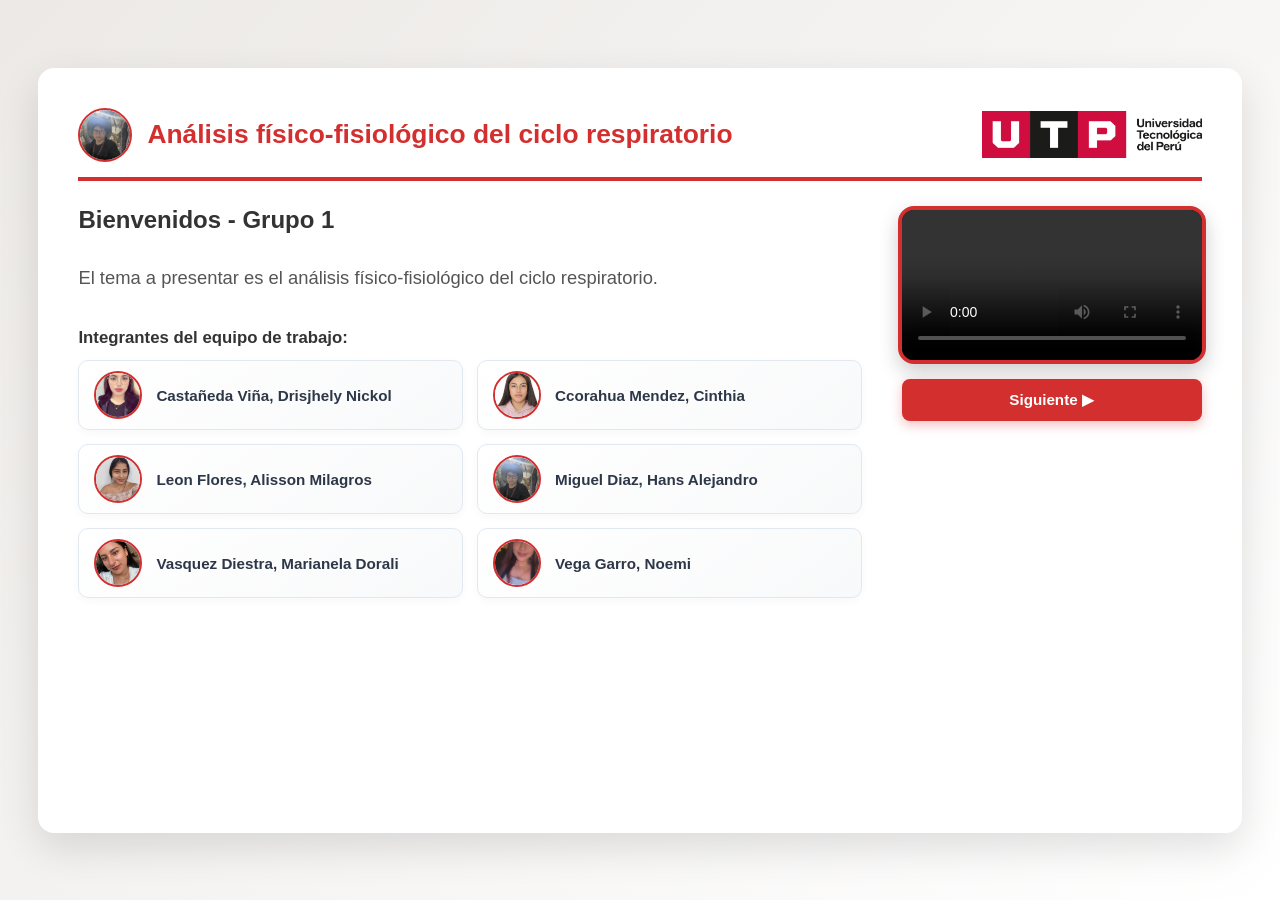
==== 01_hans.html @ 53f094e0 "Actualizacion video COMPLETO" ====
<!DOCTYPE html>
<html lang="es">
<head>
    <meta charset="UTF-8">
    <meta name="viewport" content="width=device-width, initial-scale=1.0">
    <title>Presentación 1 - Bienvenida</title>
    <!-- Conexión al archivo principal de estilos -->
    <link rel="stylesheet" href="styles.css">
</head>
<body>
    <div class="diapositiva">
        <!-- Encabezado con Logo UTP y Título -->
        <div style="display: flex; justify-content: space-between; align-items: center; border-bottom: 4px solid #d32f2f; padding-bottom: 15px; margin-bottom: 25px; flex-wrap: wrap; gap: 15px;">
            <h1 style="margin: 0; border: none; padding: 0; display: flex; align-items: center; gap: 15px; font-size: 1.65em; color: #d32f2f;">
                <img src="img/hans.jpg" alt="Hans" class="avatar-titulo">
                Análisis físico-fisiológico del ciclo respiratorio
            </h1>
            <img src="img/logo-01.png" alt="Logo UTP" style="height: 48px; object-fit: contain;">
        </div>
        
        <!-- Layout Maestro de PC (Contenido izq / Video y botones der) -->
        <div class="layout-pc-maestro">
            
            <!-- Columna Izquierda: Bienvenida e Integrantes -->
            <div class="columna-contenido-principal">
                <h2 style="color: #333; margin-top: 0; font-size: 1.5em; margin-bottom: 12px;">Bienvenidos - Grupo 1</h2>
                <p style="font-size: 1.15em; color: #555; margin-bottom: 20px; line-height: 1.5;">El tema a presentar es el análisis físico-fisiológico del ciclo respiratorio.</p>
                <p style="font-size: 1.05em; font-weight: bold; color: #333; margin-bottom: 12px;">Integrantes del equipo de trabajo:</p>
                
                <!-- Cuadrícula de integrantes -->
                <div style="display: grid; grid-template-columns: repeat(2, 1fr); gap: 14px;">
                    <div style="display: flex; align-items: center; background: linear-gradient(145deg, #ffffff, #f8f9fa); padding: 10px 15px; border-radius: 10px; border: 1px solid #e2e8f0; box-shadow: 0 3px 10px rgba(0,0,0,0.03);">
                        <img src="img/nickol.jpg" alt="Nickol" style="width: 44px; height: 44px; border-radius: 50%; object-fit: cover; margin-right: 14px; border: 2px solid #d32f2f;">
                        <span style="font-size: 0.95em; font-weight: 600; color: #2d3748;">Castañeda Viña, Drisjhely Nickol</span>
                    </div>
                    <div style="display: flex; align-items: center; background: linear-gradient(145deg, #ffffff, #f8f9fa); padding: 10px 15px; border-radius: 10px; border: 1px solid #e2e8f0; box-shadow: 0 3px 10px rgba(0,0,0,0.03);">
                        <img src="img/cinthia.jpg" alt="Cinthia" style="width: 44px; height: 44px; border-radius: 50%; object-fit: cover; margin-right: 14px; border: 2px solid #d32f2f;">
                        <span style="font-size: 0.95em; font-weight: 600; color: #2d3748;">Ccorahua Mendez, Cinthia</span>
                    </div>
                    <div style="display: flex; align-items: center; background: linear-gradient(145deg, #ffffff, #f8f9fa); padding: 10px 15px; border-radius: 10px; border: 1px solid #e2e8f0; box-shadow: 0 3px 10px rgba(0,0,0,0.03);">
                        <img src="img/alisson.jpg" alt="Alisson" style="width: 44px; height: 44px; border-radius: 50%; object-fit: cover; margin-right: 14px; border: 2px solid #d32f2f;">
                        <span style="font-size: 0.95em; font-weight: 600; color: #2d3748;">Leon Flores, Alisson Milagros</span>
                    </div>
                    <div style="display: flex; align-items: center; background: linear-gradient(145deg, #ffffff, #f8f9fa); padding: 10px 15px; border-radius: 10px; border: 1px solid #e2e8f0; box-shadow: 0 3px 10px rgba(0,0,0,0.03);">
                        <img src="img/hans.jpg" alt="Hans" style="width: 44px; height: 44px; border-radius: 50%; object-fit: cover; margin-right: 14px; border: 2px solid #d32f2f;">
                        <span style="font-size: 0.95em; font-weight: 600; color: #2d3748;">Miguel Diaz, Hans Alejandro</span>
                    </div>
                    <div style="display: flex; align-items: center; background: linear-gradient(145deg, #ffffff, #f8f9fa); padding: 10px 15px; border-radius: 10px; border: 1px solid #e2e8f0; box-shadow: 0 3px 10px rgba(0,0,0,0.03);">
                        <img src="img/marianela.jpg" alt="Marianela" style="width: 44px; height: 44px; border-radius: 50%; object-fit: cover; margin-right: 14px; border: 2px solid #d32f2f;">
                        <span style="font-size: 0.95em; font-weight: 600; color: #2d3748;">Vasquez Diestra, Marianela Dorali</span>
                    </div>
                    <div style="display: flex; align-items: center; background: linear-gradient(145deg, #ffffff, #f8f9fa); padding: 10px 15px; border-radius: 10px; border: 1px solid #e2e8f0; box-shadow: 0 3px 10px rgba(0,0,0,0.03);">
                        <img src="img/noemi.jpg" alt="Noemi" style="width: 44px; height: 44px; border-radius: 50%; object-fit: cover; margin-right: 14px; border: 2px solid #d32f2f;">
                        <span style="font-size: 0.95em; font-weight: 600; color: #2d3748;">Vega Garro, Noemi</span>
                    </div>
                </div>
            </div>

            <!-- Columna Derecha: Video Lateral y Botón Siguiente -->
            <div class="columna-video-lateral">
                <!-- Se agregó ID, se quitó 'muted' y se habilitó volumen máximo -->
                <video id="videoExpositor" class="video-expositor" autoplay controls>
                    <source src="videos/01_hans.mp4" type="video/mp4">
                </video>
                <div class="contenedor-botones">
                    <a href="02_alisson.html" class="nav-btn">Siguiente ▶</a>
                </div>
            </div>

        </div>
    </div>

    <script>
        document.addEventListener("DOMContentLoaded", function() {
            var video = document.getElementById("videoExpositor");
            
            // Configurar volumen al máximo (100%)
            video.volume = 1.0;

            // Cuando el video termine de reproducirse, pasa automáticamente a la siguiente página
            video.addEventListener("ended", function() {
                window.location.href = "02_alisson.html";
            });
        });
    </script>
</body>
</html>
---- styles.css ----
/* --- ESTILOS GLOBALES Y FONDO ANIMADO --- */
body {
    margin: 0;
    font-family: 'Segoe UI', Tahoma, Geneva, Verdana, sans-serif;
    background: linear-gradient(135deg, #ece9e6 0%, #ffffff 100%);
    display: flex;
    justify-content: center;
    align-items: center;
    min-height: 100vh;
    overflow-y: auto;
}

h1 {
    color: #d32f2f;
    margin-bottom: 10px;
    animation: fadeInDown 1s ease forwards 0.3s;
    opacity: 0;
}

/* --- ESTILOS DEL INDEX (PORTADA) --- */
.portada {
    background: rgba(255, 255, 255, 0.95);
    backdrop-filter: blur(10px);
    width: 85%;
    max-width: 900px;
    padding: 50px;
    border-radius: 16px;
    box-shadow: 0 20px 40px rgba(0,0,0,0.08);
    text-align: center;
    animation: slideUpFade 1s cubic-bezier(0.25, 0.8, 0.25, 1) forwards;
    opacity: 0;
    transform: translateY(30px);
}
.portada h2 {
    color: #666;
    font-weight: 400;
    margin-bottom: 40px;
    animation: fadeInUp 1s ease forwards 0.5s;
    opacity: 0;
}
.menu-grid {
    display: grid;
    grid-template-columns: repeat(2, 1fr);
    gap: 15px;
    margin-bottom: 40px;
    animation: fadeIn 1s ease forwards 0.7s;
    opacity: 0;
}
.btn-diapositiva {
    background-color: #fff;
    border: 2px solid #d32f2f;
    color: #d32f2f;
    padding: 15px;
    text-decoration: none;
    font-weight: bold;
    border-radius: 8px;
    transition: all 0.3s cubic-bezier(0.25, 0.8, 0.25, 1);
}
.btn-diapositiva:hover {
    background-color: #d32f2f;
    color: white;
    transform: translateY(-4px) scale(1.02);
    box-shadow: 0 8px 20px rgba(211, 47, 47, 0.2);
}
.btn-iniciar {
    background-color: #d32f2f;
    color: white;
    padding: 18px 40px;
    text-decoration: none;
    font-size: 1.2em;
    font-weight: bold;
    border-radius: 30px;
    box-shadow: 0 4px 15px rgba(211, 47, 47, 0.4);
    display: inline-block;
    transition: all 0.3s ease;
    animation: fadeIn 1s forwards 1s, pulse 2s infinite 1.5s;
    opacity: 0;
}
.btn-iniciar:hover {
    background-color: #b71c1c;
    transform: scale(1.05);
}

/* --- ESTILOS DE LAS DIAPOSITIVAS (01 al 08) --- */
.diapositiva {
    background: white;
    width: 94%;
    max-width: 1300px;
    min-height: 85vh;
    padding: 40px;
    border-radius: 16px;
    box-shadow: 0 15px 40px rgba(0,0,0,0.12);
    position: relative;
    box-sizing: border-box;
    margin: 20px auto;
}
.diapositiva h1 {
    border-bottom: 4px solid #d32f2f;
    padding-bottom: 15px;
    margin-top: 0;
}
.layout-pc-maestro {
    display: flex;
    gap: 40px;
    align-items: flex-start;
    justify-content: space-between;
    margin-top: 15px;
}
.columna-contenido-principal {
    flex: 1;
    display: flex;
    flex-direction: column;
}
.columna-video-lateral {
    width: 300px;
    display: flex;
    flex-direction: column;
    align-items: center;
    gap: 15px;
    flex-shrink: 0;
}
.contenido {
    font-size: 1.25em;
    line-height: 1.6;
    margin-top: 30px;
    width: 60%;
}
.contenido h2, .contenido p {
    animation: fadeInUp 0.8s ease forwards 0.5s;
    opacity: 0;
    transform: translateY(15px);
}

/* --- LISTAS ESTILO TARJETAS CON ENTRADA EN CASCADA --- */
.contenido ul {
    list-style-type: none;
    padding-left: 0;
    margin-top: 20px;
}
.contenido li {
    background: #f8f9fa;
    margin-bottom: 12px;
    padding: 12px 20px;
    border-left: 5px solid #d32f2f;
    border-radius: 6px;
    font-size: 0.95em;
    color: #444;
    transform: translateX(-30px);
    opacity: 0;
    animation: slideInLeft 0.6s cubic-bezier(0.25, 0.8, 0.25, 1) forwards;
    transition: all 0.3s ease;
}
.contenido li:hover {
    transform: translateX(10px) !important;
    background: #fff;
    box-shadow: 0 5px 15px rgba(0,0,0,0.08);
    border-left: 5px solid #b71c1c;
}

/* Retrasos secuenciales para que las listas aparezcan una por una */
.contenido li:nth-child(1) { animation-delay: 0.7s; }
.contenido li:nth-child(2) { animation-delay: 0.9s; }
.contenido li:nth-child(3) { animation-delay: 1.1s; }
.contenido li:nth-child(4) { animation-delay: 1.3s; }
.contenido li:nth-child(5) { animation-delay: 1.5s; }
.contenido li:nth-child(6) { animation-delay: 1.7s; }
.contenido li:nth-child(7) { animation-delay: 1.9s; }

.contenedor-botones {
    display: flex;
    gap: 10px;
    width: 100%;
    justify-content: center;
}

/* --- VIDEO CON EFECTO DE FLOTACIÓN --- */
.video-expositor {
    width: 100%;
    max-height: 420px;
    border: 4px solid #d32f2f;
    border-radius: 16px;
    box-shadow: 0 8px 20px rgba(0,0,0,0.2);
    background-color: #000;
    object-fit: cover;
}
.video-expositor:hover {
    animation-play-state: paused;
    transform: scale(1.05) translateY(-5px) !important;
    box-shadow: 0 20px 40px rgba(211, 47, 47, 0.3);
}

/* --- BOTONES DE NAVEGACIÓN --- */
.nav-btn {
    background: #d32f2f;
    color: white;
    padding: 12px 20px;
    text-decoration: none;
    border-radius: 8px;
    font-weight: bold;
    font-size: 0.95em;
    text-align: center;
    box-shadow: 0 4px 12px rgba(211,47,47,0.3);
    transition: background 0.2s, transform 0.2s;
    flex: 1;
}
.nav-btn:hover {
    background: #b71c1c;
    transform: translateY(-2px);
}
.nav-btn-prev { left: 45px; }
.nav-btn-next { left: 45px; }
.nav-btn-prev:hover { background: #444; }

/* --- KEYFRAMES (MOTOR DE ANIMACIONES) --- */
@keyframes gradientBG {
    0% { background-position: 0% 50%; }
    50% { background-position: 100% 50%; }
    100% { background-position: 0% 50%; }
}
@keyframes float {
    0% { transform: translateY(0px); }
    50% { transform: translateY(-15px); }
    100% { transform: translateY(0px); }
}
@keyframes slideUpFade { to { opacity: 1; transform: translateY(0); } }
@keyframes slideInRight { to { opacity: 1; transform: translateX(0); } }
@keyframes slideInLeft { to { opacity: 1; transform: translateX(0); } }
@keyframes fadeIn { to { opacity: 1; } }
@keyframes fadeInUp { to { opacity: 1; transform: translateY(0); } }
@keyframes fadeInDown { to { opacity: 1; transform: translateY(0); } }
@keyframes popIn { to { opacity: 1; transform: scale(1); } }
@keyframes pulse {
    0% { transform: scale(1); }
    50% { transform: scale(1.03); }
    100% { transform: scale(1); }
}

/* --- ESTILOS PARA LAS FOTOS DE LOS INTEGRANTES (MODO CÍRCULO) --- */
.lista-integrantes {
    display: grid;
    grid-template-columns: repeat(2, 1fr); /* Divide la lista en 2 columnas */
    gap: 15px;
    margin-top: 15px;
}

.integrante-item {
    background: #f8f9fa;
    border-left: 5px solid #d32f2f;
    border-radius: 50px 10px 10px 50px; /* Redondea el lado izquierdo para la foto */
    display: flex;
    align-items: center;
    padding: 5px 15px 5px 5px;
    color: #444;
    font-size: 0.9em;
    font-weight: 500;
    box-shadow: 0 4px 10px rgba(0,0,0,0.05);
    opacity: 0;
    transform: translateX(-30px);
    animation: slideInLeft 0.6s cubic-bezier(0.25, 0.8, 0.25, 1) forwards;
    transition: all 0.3s ease;
}

.integrante-item:hover {
    transform: translateX(10px) !important;
    background: #fff;
    box-shadow: 0 8px 20px rgba(0,0,0,0.1);
    border-left: 5px solid #b71c1c;
}

.foto-perfil {
    width: 55px;
    height: 55px;
    border-radius: 50%; /* Esto hace que la foto sea un círculo perfecto */
    object-fit: cover; /* Evita que la foto se deforme */
    border: 2px solid #d32f2f;
    margin-right: 15px;
    background-color: #ddd; /* Color de fondo por si la foto tarda en cargar */
}

/* Animación en cascada para cada integrante */
.integrante-item:nth-child(1) { animation-delay: 0.7s; }
.integrante-item:nth-child(2) { animation-delay: 0.9s; }
.integrante-item:nth-child(3) { animation-delay: 1.1s; }
.integrante-item:nth-child(4) { animation-delay: 1.3s; }
.integrante-item:nth-child(5) { animation-delay: 1.5s; }
.integrante-item:nth-child(6) { animation-delay: 1.7s; }

/* --- DISEÑO DE DOS COLUMNAS PARA DIAPOSITIVAS DE CONTENIDO --- */
.layout-diapositiva {
    display: flex;
    justify-content: space-between;
    margin-top: 25px;
    height: calc(100% - 120px);
}

.columna-texto {
    width: 60%;
    display: flex;
    flex-direction: column;
    gap: 15px; /* Espacio entre tarjetas */
}

/* Estilo de tarjeta para cada punto de información */
.tarjeta-texto {
    background: linear-gradient(145deg, #ffffff, #f8f9fa);
    border-left: 6px solid #d32f2f;
    padding: 18px 25px;
    border-radius: 12px;
    box-shadow: 0 8px 20px rgba(0,0,0,0.06);
    font-size: 1.15em;
    color: #444;
    line-height: 1.5;
    opacity: 0;
    transform: translateX(-30px);
    animation: slideInLeft 0.6s cubic-bezier(0.25, 0.8, 0.25, 1) forwards;
    transition: all 0.3s ease;
}

.tarjeta-texto:hover {
    transform: translateX(10px) !important;
    box-shadow: 0 12px 25px rgba(211, 47, 47, 0.15);
    border-left: 6px solid #b71c1c;
}

/* Retrasos para que las tarjetas aparezcan en cascada */
.tarjeta-texto:nth-child(1) { animation-delay: 0.6s; }
.tarjeta-texto:nth-child(2) { animation-delay: 0.8s; }
.tarjeta-texto:nth-child(3) { animation-delay: 1.0s; }
.tarjeta-texto:nth-child(4) { animation-delay: 1.2s; }

.columna-visual {
    width: 35%;
    /* Deja espacio abajo para que no choque con el video flotante */
    padding-bottom: 220px; 
}

.imagen-tematica {
    width: 100%;
    border-radius: 16px;
    box-shadow: 0 15px 35px rgba(0,0,0,0.15);
    border: 4px solid white;
    object-fit: cover;
    opacity: 0;
    transform: translateX(30px);
    animation: fadeInRight 1s cubic-bezier(0.25, 0.8, 0.25, 1) forwards 0.8s;
}

/* Pequeña foto de perfil al lado del título */
.avatar-titulo {
    width: 50px;
    height: 50px;
    border-radius: 50%;
    object-fit: cover;
    border: 2px solid #d32f2f;
}

@keyframes fadeInRight {
    to { opacity: 1; transform: translateX(0); }
}

/* --- ESTILOS RESPONSIVOS PARA CELULARES Y TABLETS --- */
@media (max-width: 900px) {
    body {
        align-items: flex-start;
        padding: 10px;
    }
    .diapositiva {
        width: 100% !important;
        padding: 20px !important;
        min-height: auto;
    }
    .layout-pc-maestro {
        flex-direction: column !important;
        gap: 20px !important;
    }
    .columna-contenido-principal {
        flex-direction: column !important; /* Fuerza a que los cálculos y gráficos se apilen en celulares */
        gap: 15px !important;
        width: 100% !important;
    }
    .columna-contenido-principal > div {
        width: 100% !important; /* Asegura que las tarjetas y tablas ocupen el 100% en móvil */
    }
    .columna-video-lateral {
        width: 100% !important;
        order: 3; /* El video baja al final en celulares */
    }
    .video-expositor {
        max-width: 280px;
        margin: 0 auto;
    }
    .contenedor-botones {
        position: relative !important;
        bottom: auto !important;
        left: auto !important;
        margin-top: 10px;
    }
}
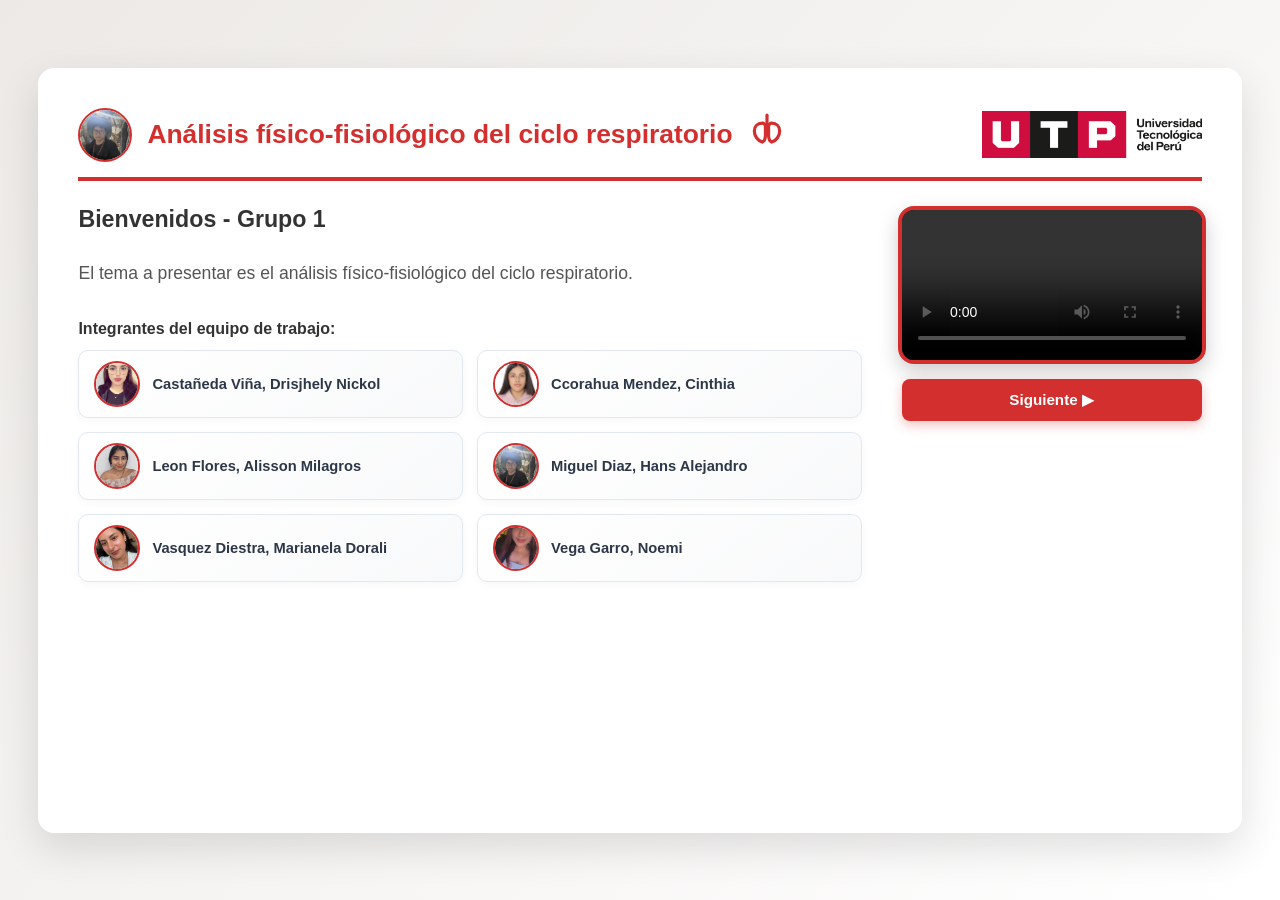
==== commit fc6b9d42: "Actualizacion video COMPLETO limpieza agregado" ====
--- a/01_hans.html
+++ b/01_hans.html
@@ -6,14 +6,75 @@
     <title>Presentación 1 - Bienvenida</title>
     <!-- Conexión al archivo principal de estilos -->
     <link rel="stylesheet" href="styles.css">
+    <style>
+        /* --- ANIMACIONES PERSONALIZADAS EN CASCADA --- */
+        @keyframes tarjetaEntrada {
+            0% { opacity: 0; transform: translateY(25px); }
+            100% { opacity: 1; transform: translateY(0); }
+        }
+
+        /* Animación de respiración rítmica para el pulmón SVG */
+        @keyframes respiracionPulmon {
+            0% { transform: scale(1); filter: drop-shadow(0 0 2px rgba(211, 47, 47, 0.3)); }
+            50% { transform: scale(1.15); filter: drop-shadow(0 0 8px rgba(211, 47, 47, 0.7)); }
+            100% { transform: scale(1); filter: drop-shadow(0 0 2px rgba(211, 47, 47, 0.3)); }
+        }
+
+        .bienvenida-animada-1 { animation: tarjetaEntrada 0.6s ease forwards 0.2s; opacity: 0; }
+        .bienvenida-animada-2 { animation: tarjetaEntrada 0.6s ease forwards 0.3s; opacity: 0; }
+        .bienvenida-animada-3 { animation: tarjetaEntrada 0.6s ease forwards 0.4s; opacity: 0; }
+        
+        /* Cascada para las tarjetas de los integrantes */
+        .integrante-1 { animation: tarjetaEntrada 0.5s ease forwards 0.5s; opacity: 0; }
+        .integrante-2 { animation: tarjetaEntrada 0.5s ease forwards 0.6s; opacity: 0; }
+        .integrante-3 { animation: tarjetaEntrada 0.5s ease forwards 0.7s; opacity: 0; }
+        .integrante-4 { animation: tarjetaEntrada 0.5s ease forwards 0.8s; opacity: 0; }
+        .integrante-5 { animation: tarjetaEntrada 0.5s ease forwards 0.9s; opacity: 0; }
+        .integrante-6 { animation: tarjetaEntrada 0.5s ease forwards 1.0s; opacity: 0; }
+
+        /* Clase aplicada al icono del pulmón para que "respire" */
+        .pulmon-vectorial-animado {
+            display: inline-block;
+            animation: respiracionPulmon 3.5s ease-in-out infinite;
+            transform-origin: center;
+            vertical-align: middle;
+        }
+
+        /* Efecto hover interactivo en las tarjetas de los integrantes */
+        .tarjeta-integrante {
+            display: flex;
+            align-items: center;
+            background: linear-gradient(145deg, #ffffff, #f8f9fa);
+            padding: 10px 15px;
+            border-radius: 10px;
+            border: 1px solid #e2e8f0;
+            box-shadow: 0 3px 10px rgba(0,0,0,0.03);
+            transition: all 0.3s cubic-bezier(0.25, 0.8, 0.25, 1);
+        }
+        
+        .tarjeta-integrante:hover {
+            transform: translateY(-4px);
+            box-shadow: 0 8px 20px rgba(0,0,0,0.1);
+            border-color: #d32f2f;
+        }
+    </style>
 </head>
 <body>
     <div class="diapositiva">
-        <!-- Encabezado con Logo UTP y Título -->
+        <!-- Encabezado con Logo UTP y Título con el Pulmón Animado -->
         <div style="display: flex; justify-content: space-between; align-items: center; border-bottom: 4px solid #d32f2f; padding-bottom: 15px; margin-bottom: 25px; flex-wrap: wrap; gap: 15px;">
             <h1 style="margin: 0; border: none; padding: 0; display: flex; align-items: center; gap: 15px; font-size: 1.65em; color: #d32f2f;">
                 <img src="img/hans.jpg" alt="Hans" class="avatar-titulo">
                 Análisis físico-fisiológico del ciclo respiratorio
+                
+                <!-- Pulmón Vectorial Animado (Diseño Propio) -->
+                <span class="pulmon-vectorial-animado" title="Pulmón en ciclo respiratorio">
+                    <svg width="38" height="38" viewBox="0 0 24 24" fill="none" stroke="#d32f2f" stroke-width="2" stroke-linecap="round" stroke-linejoin="round">
+                        <path d="M12 2v6"></path>
+                        <path d="M9 7c-3 0-5 2-5 5 0 3 2 6 5 7 1-.5 2-2 2-4V9c0-1.1-.9-2-2-2z"></path>
+                        <path d="M15 7c3 0 5 2 5 5 0 3-2 6-5 7-1-.5-2-2-2-4V9c0-1.1.9-2 2-2z"></path>
+                    </svg>
+                </span>
             </h1>
             <img src="img/logo-01.png" alt="Logo UTP" style="height: 48px; object-fit: contain;">
         </div>
@@ -23,42 +84,50 @@
             
             <!-- Columna Izquierda: Bienvenida e Integrantes -->
             <div class="columna-contenido-principal">
-                <h2 style="color: #333; margin-top: 0; font-size: 1.5em; margin-bottom: 12px;">Bienvenidos - Grupo 1</h2>
-                <p style="font-size: 1.15em; color: #555; margin-bottom: 20px; line-height: 1.5;">El tema a presentar es el análisis físico-fisiológico del ciclo respiratorio.</p>
-                <p style="font-size: 1.05em; font-weight: bold; color: #333; margin-bottom: 12px;">Integrantes del equipo de trabajo:</p>
+                <h2 class="bienvenida-animada-1" style="color: #333; margin-top: 0; font-size: 1.45em; margin-bottom: 10px;">
+                    Bienvenidos - Grupo 1
+                </h2>
+                <p class="bienvenida-animada-2" style="font-size: 1.1em; color: #555; margin-bottom: 18px; line-height: 1.5;">El tema a presentar es el análisis físico-fisiológico del ciclo respiratorio.</p>
+                <p class="bienvenida-animada-3" style="font-size: 1em; font-weight: bold; color: #333; margin-bottom: 12px;">Integrantes del equipo de trabajo:</p>
                 
-                <!-- Cuadrícula de integrantes -->
+                <!-- Cuadrícula de integrantes con animaciones escalonadas -->
                 <div style="display: grid; grid-template-columns: repeat(2, 1fr); gap: 14px;">
-                    <div style="display: flex; align-items: center; background: linear-gradient(145deg, #ffffff, #f8f9fa); padding: 10px 15px; border-radius: 10px; border: 1px solid #e2e8f0; box-shadow: 0 3px 10px rgba(0,0,0,0.03);">
-                        <img src="img/nickol.jpg" alt="Nickol" style="width: 44px; height: 44px; border-radius: 50%; object-fit: cover; margin-right: 14px; border: 2px solid #d32f2f;">
-                        <span style="font-size: 0.95em; font-weight: 600; color: #2d3748;">Castañeda Viña, Drisjhely Nickol</span>
+                    
+                    <div class="tarjeta-integrante integrante-1">
+                        <img src="img/nickol.jpg" alt="Nickol" style="width: 42px; height: 42px; border-radius: 50%; object-fit: cover; margin-right: 12px; border: 2px solid #d32f2f;">
+                        <span style="font-size: 0.92em; font-weight: 600; color: #2d3748;">Castañeda Viña, Drisjhely Nickol</span>
                     </div>
-                    <div style="display: flex; align-items: center; background: linear-gradient(145deg, #ffffff, #f8f9fa); padding: 10px 15px; border-radius: 10px; border: 1px solid #e2e8f0; box-shadow: 0 3px 10px rgba(0,0,0,0.03);">
-                        <img src="img/cinthia.jpg" alt="Cinthia" style="width: 44px; height: 44px; border-radius: 50%; object-fit: cover; margin-right: 14px; border: 2px solid #d32f2f;">
-                        <span style="font-size: 0.95em; font-weight: 600; color: #2d3748;">Ccorahua Mendez, Cinthia</span>
+
+                    <div class="tarjeta-integrante integrante-2">
+                        <img src="img/cinthia.jpg" alt="Cinthia" style="width: 42px; height: 42px; border-radius: 50%; object-fit: cover; margin-right: 12px; border: 2px solid #d32f2f;">
+                        <span style="font-size: 0.92em; font-weight: 600; color: #2d3748;">Ccorahua Mendez, Cinthia</span>
                     </div>
-                    <div style="display: flex; align-items: center; background: linear-gradient(145deg, #ffffff, #f8f9fa); padding: 10px 15px; border-radius: 10px; border: 1px solid #e2e8f0; box-shadow: 0 3px 10px rgba(0,0,0,0.03);">
-                        <img src="img/alisson.jpg" alt="Alisson" style="width: 44px; height: 44px; border-radius: 50%; object-fit: cover; margin-right: 14px; border: 2px solid #d32f2f;">
-                        <span style="font-size: 0.95em; font-weight: 600; color: #2d3748;">Leon Flores, Alisson Milagros</span>
+
+                    <div class="tarjeta-integrante integrante-3">
+                        <img src="img/alisson.jpg" alt="Alisson" style="width: 42px; height: 42px; border-radius: 50%; object-fit: cover; margin-right: 12px; border: 2px solid #d32f2f;">
+                        <span style="font-size: 0.92em; font-weight: 600; color: #2d3748;">Leon Flores, Alisson Milagros</span>
                     </div>
-                    <div style="display: flex; align-items: center; background: linear-gradient(145deg, #ffffff, #f8f9fa); padding: 10px 15px; border-radius: 10px; border: 1px solid #e2e8f0; box-shadow: 0 3px 10px rgba(0,0,0,0.03);">
-                        <img src="img/hans.jpg" alt="Hans" style="width: 44px; height: 44px; border-radius: 50%; object-fit: cover; margin-right: 14px; border: 2px solid #d32f2f;">
-                        <span style="font-size: 0.95em; font-weight: 600; color: #2d3748;">Miguel Diaz, Hans Alejandro</span>
+
+                    <div class="tarjeta-integrante integrante-4">
+                        <img src="img/hans.jpg" alt="Hans" style="width: 42px; height: 42px; border-radius: 50%; object-fit: cover; margin-right: 12px; border: 2px solid #d32f2f;">
+                        <span style="font-size: 0.92em; font-weight: 600; color: #2d3748;">Miguel Diaz, Hans Alejandro</span>
                     </div>
-                    <div style="display: flex; align-items: center; background: linear-gradient(145deg, #ffffff, #f8f9fa); padding: 10px 15px; border-radius: 10px; border: 1px solid #e2e8f0; box-shadow: 0 3px 10px rgba(0,0,0,0.03);">
-                        <img src="img/marianela.jpg" alt="Marianela" style="width: 44px; height: 44px; border-radius: 50%; object-fit: cover; margin-right: 14px; border: 2px solid #d32f2f;">
-                        <span style="font-size: 0.95em; font-weight: 600; color: #2d3748;">Vasquez Diestra, Marianela Dorali</span>
+
+                    <div class="tarjeta-integrante integrante-5">
+                        <img src="img/marianela.jpg" alt="Marianela" style="width: 42px; height: 42px; border-radius: 50%; object-fit: cover; margin-right: 12px; border: 2px solid #d32f2f;">
+                        <span style="font-size: 0.92em; font-weight: 600; color: #2d3748;">Vasquez Diestra, Marianela Dorali</span>
                     </div>
-                    <div style="display: flex; align-items: center; background: linear-gradient(145deg, #ffffff, #f8f9fa); padding: 10px 15px; border-radius: 10px; border: 1px solid #e2e8f0; box-shadow: 0 3px 10px rgba(0,0,0,0.03);">
-                        <img src="img/noemi.jpg" alt="Noemi" style="width: 44px; height: 44px; border-radius: 50%; object-fit: cover; margin-right: 14px; border: 2px solid #d32f2f;">
-                        <span style="font-size: 0.95em; font-weight: 600; color: #2d3748;">Vega Garro, Noemi</span>
+
+                    <div class="tarjeta-integrante integrante-6">
+                        <img src="img/noemi.jpg" alt="Noemi" style="width: 42px; height: 42px; border-radius: 50%; object-fit: cover; margin-right: 12px; border: 2px solid #d32f2f;">
+                        <span style="font-size: 0.92em; font-weight: 600; color: #2d3748;">Vega Garro, Noemi</span>
                     </div>
+
                 </div>
             </div>
 
             <!-- Columna Derecha: Video Lateral y Botón Siguiente -->
             <div class="columna-video-lateral">
-                <!-- Se agregó ID, se quitó 'muted' y se habilitó volumen máximo -->
                 <video id="videoExpositor" class="video-expositor" autoplay controls>
                     <source src="videos/01_hans.mp4" type="video/mp4">
                 </video>
--- a/styles.css
+++ b/styles.css
@@ -395,4 +395,89 @@
         left: auto !important;
         margin-top: 10px;
     }
+}
+
+/* --- ANIMACIONES DE PULSO Y RESPIRACIÓN REALISTA --- */
+
+/* Efecto de respiración pulmonar (expansión y contracción suave) */
+@keyframes respiracionPulmonar {
+    0% { transform: scale(1); filter: drop-shadow(0 0 4px rgba(3, 169, 244, 0.3)); }
+    50% { transform: scale(1.12); filter: drop-shadow(0 0 12px rgba(3, 169, 244, 0.7)); }
+    100% { transform: scale(1); filter: drop-shadow(0 0 4px rgba(3, 169, 244, 0.3)); }
+}
+
+/* Efecto de trote / esfuerzo activo */
+@keyframes troteActivo {
+    0% { transform: translateX(0px) rotate(0deg); }
+    25% { transform: translateX(5px) rotate(-4deg); }
+    50% { transform: translateX(0px) rotate(0deg); }
+    75% { transform: translateX(-5px) rotate(4deg); }
+    100% { transform: translateX(0px) rotate(0deg); }
+}
+
+/* Clases listas para usar en tus HTMLs */
+.animacion-pulmon {
+    display: inline-block;
+    animation: respiracionPulmonar 3s ease-in-out infinite;
+}
+
+.animacion-corredor {
+    display: inline-block;
+    animation: troteActivo 0.6s ease-in-out infinite;
+}
+
+
+
+/* --- DISEÑO GENERATIVO DE PULMÓN ANIMADO --- */
+
+/* Definimos la animación de respiración del círculo */
+@keyframes respiracionAlveolo {
+    0% {
+        r: 30; /* Radio inicial pequeño */
+        fill: #4fc3f7; /* Color cian claro (reposo) */
+        filter: drop-shadow(0 0 5px rgba(79, 195, 247, 0.5));
+    }
+    50% {
+        r: 55; /* Radio máximo (inspiración) */
+        fill: #0277bd; /* Color azul intenso (oxigenación) */
+        filter: drop-shadow(0 0 15px rgba(2, 119, 189, 0.9));
+    }
+    100% {
+        r: 30; /* Radio final pequeño (espiración) */
+        fill: #4fc3f7;
+        filter: drop-shadow(0 0 5px rgba(79, 195, 247, 0.5));
+    }
+}
+
+/* Definimos la animación de las ondas de aire */
+@keyframes ondasAire {
+    0% {
+        stroke-dashoffset: 100;
+        opacity: 0;
+    }
+    50% {
+        stroke-dashoffset: 0;
+        opacity: 1;
+    }
+    100% {
+        stroke-dashoffset: -100;
+        opacity: 0;
+    }
+}
+
+/* Clase CSS para aplicar la animación al elemento gráfico */
+.pulmon-animado {
+    /* Aplicamos la animación, duración 4s, infinita, suave */
+    animation: respiracionAlveolo 4s ease-in-out infinite;
+    transform-origin: center; /* Importante para que escale desde el centro */
+}
+
+.onda-aire-animada {
+    stroke: #d32f2f;
+    stroke-width: 2;
+    fill: none;
+    /* Usamos stroke-dasharray y offset para animar la línea */
+    stroke-dasharray: 50;
+    stroke-dashoffset: 100;
+    animation: ondasAire 4s linear infinite;
 }
